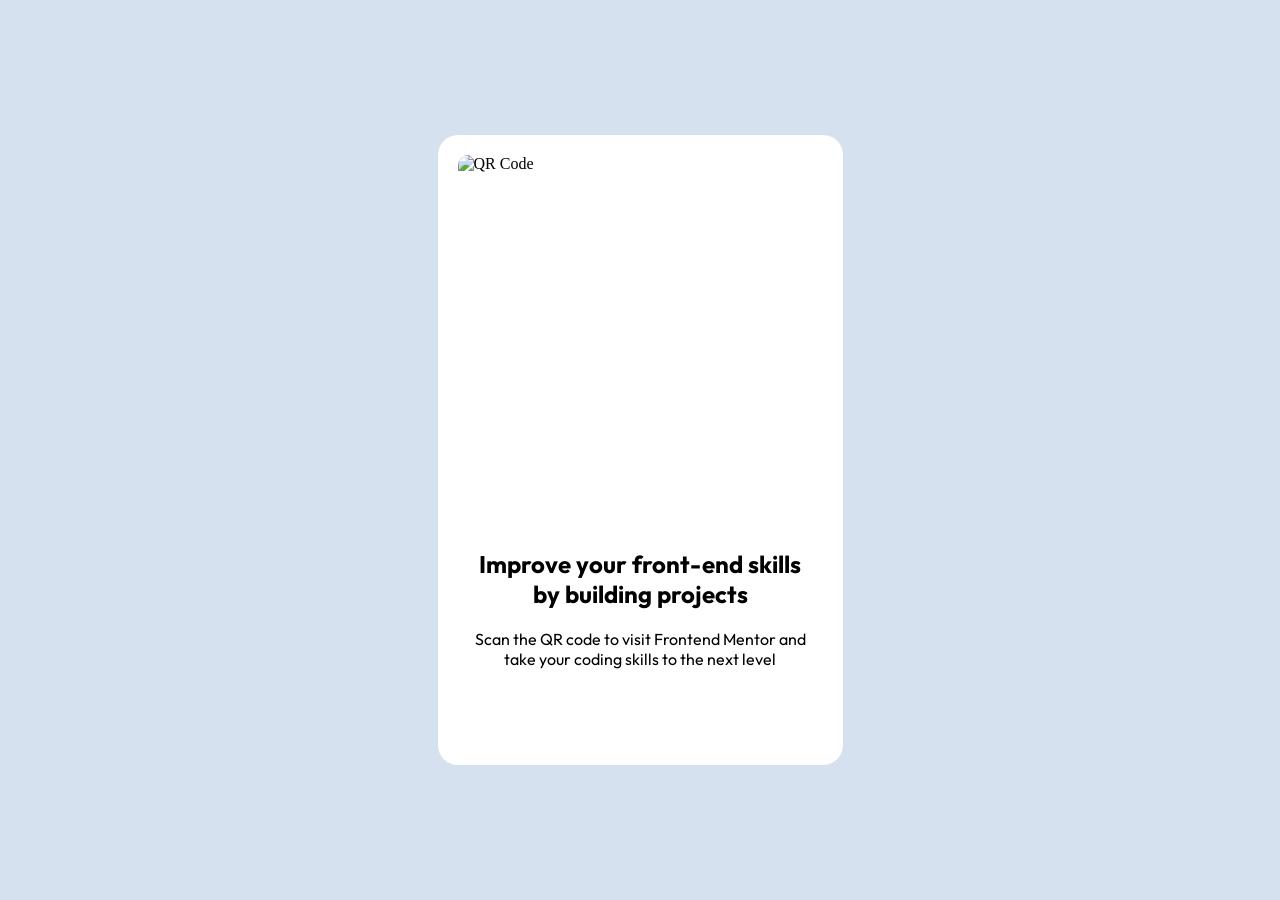
==== index.html @ 8bfe96d4 "Rename qr-code.html to index.html" ====
<!DOCTYPE html>
<html>
    <head>
        <title>QR Code</title>
        <link rel="stylesheet" href="qr-code.css">
        
        <link rel="preconnect" href="https://fonts.googleapis.com">
        <link rel="preconnect" href="https://fonts.gstatic.com" crossorigin>
        <link href="https://fonts.googleapis.com/css2?family=Outfit:wght@100..900&display=swap" rel="stylesheet">
    </head>

    <body>
        <div class="qr-card">
            <div class="qr-image">
                <img src="images/image-qr-code.png" alt="QR Code">
            </div>
            <div class="qr-text">
                <h1>Improve your front-end skills by building projects</h1>
                <p>Scan the QR code to visit Frontend Mentor and take your coding skills to the next level</p>
        </div>
    </body>
</html>
---- qr-code.css ----
* {
    box-sizing: border-box;
    margin: 0;
    padding: 0;
}

body {
    background-color: #d5e1ef;
    display: flex;
    justify-content: center;
    align-items: center;
    min-height: 100vh;
}

.qr-card {
    display: flex;
    align-items: center;
    width: 45vh;
    height: 70vh;
    background-color: #fff;
    border-radius: 20px;
    flex-direction: column;
    padding: 20px;     
}

.qr-image {
    display: flex;
    place-content: center;
    width: 100%;
    height: 65%;
    padding-bottom: 30px;
}
.qr-image img{
    border-radius: 10px;
    width: 100%;
    height: auto;
    object-fit: cover;  
}

.qr-text h1{
    font-size: 1.5rem;
    text-align: center;
    padding-bottom: 10px;
}

.qr-text h1, .qr-text p {
    font-family: 'Outfit', sans-serif;
    text-align: center;
    padding: 10px;
}
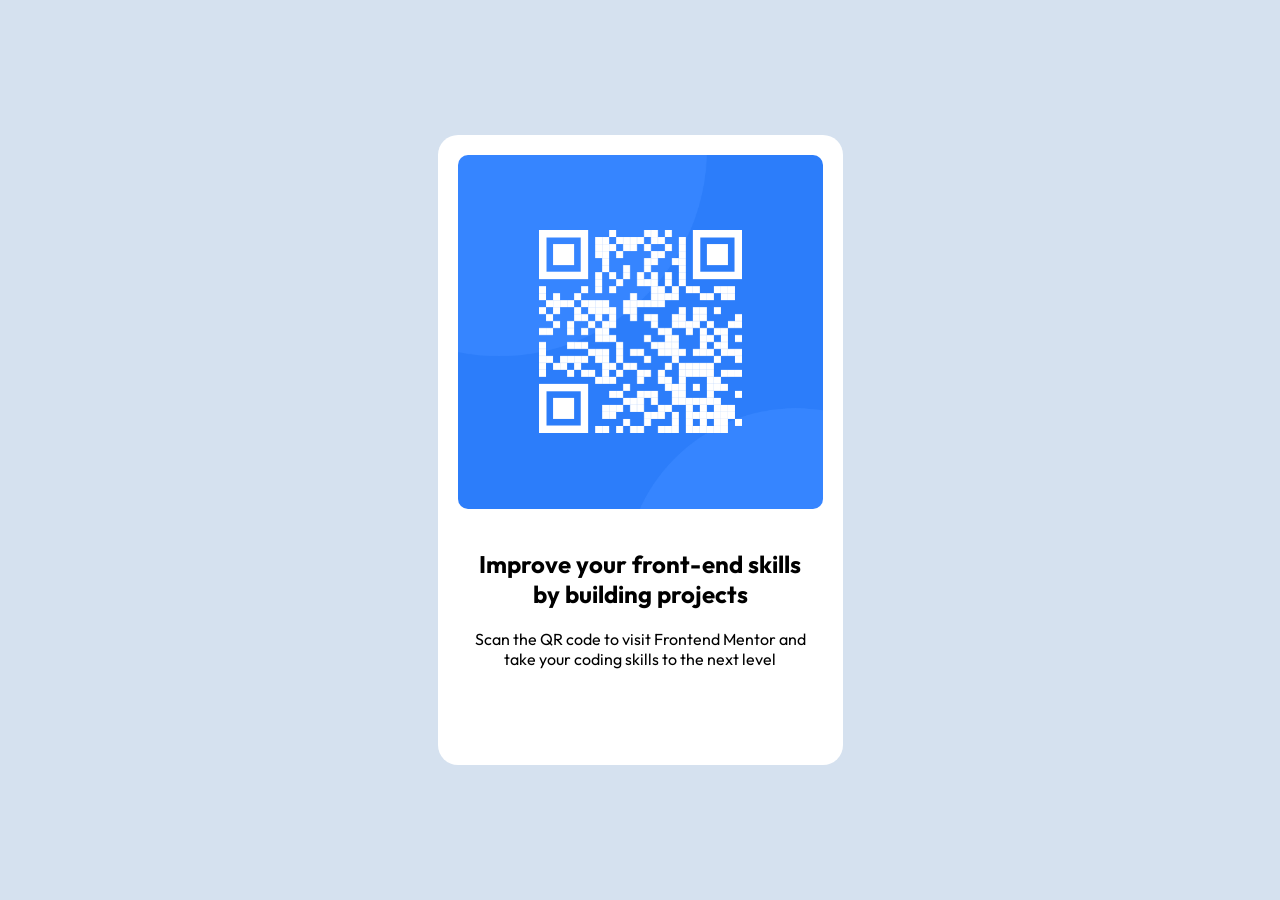
==== commit fa9cedee: "Fix QR code image source in index.html Updated image source path for QR code." ====
--- a/index.html
+++ b/index.html
@@ -12,7 +12,7 @@
     <body>
         <div class="qr-card">
             <div class="qr-image">
-                <img src="images/image-qr-code.png" alt="QR Code">
+                <img src="image-qr-code.png" alt="QR Code">
             </div>
             <div class="qr-text">
                 <h1>Improve your front-end skills by building projects</h1>
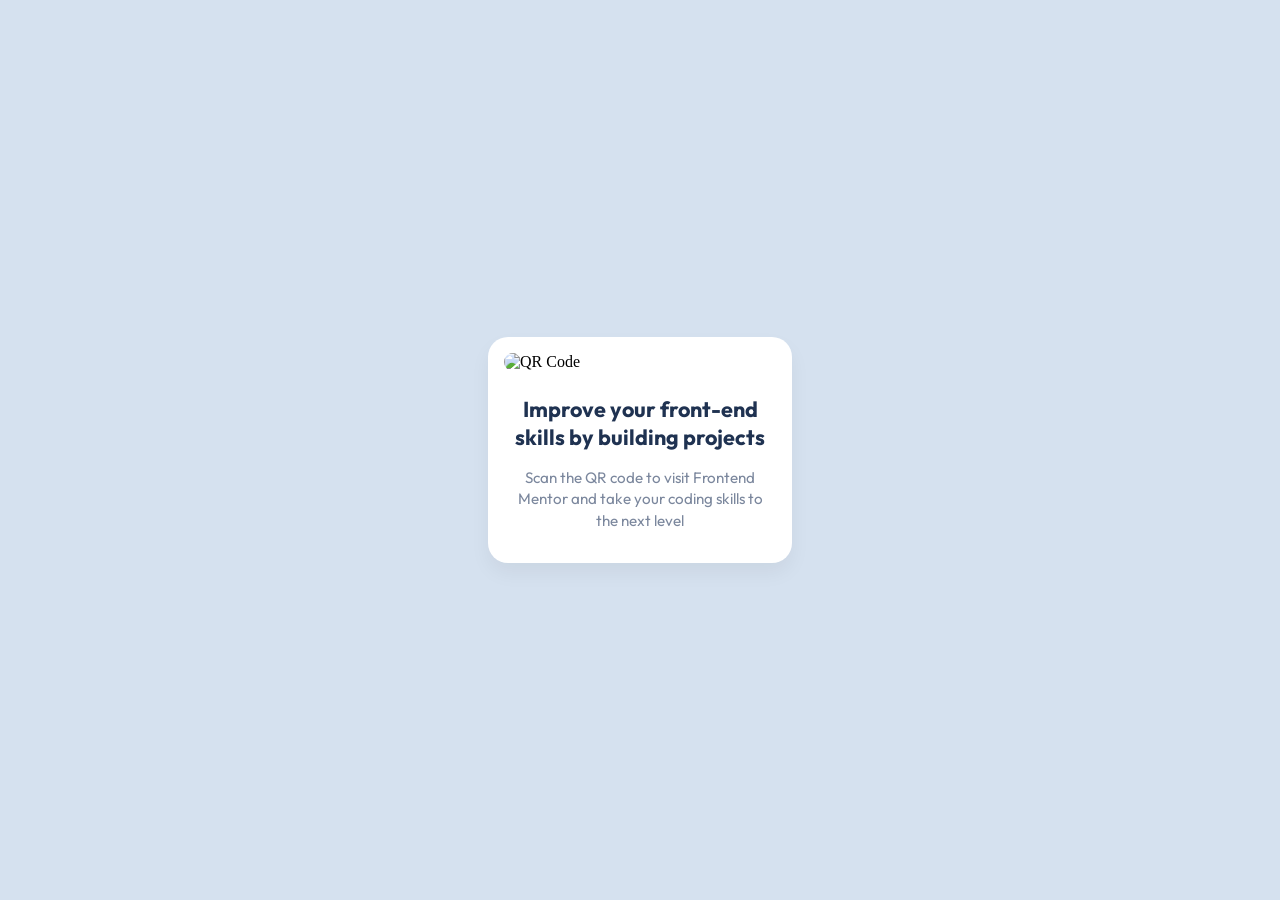
==== commit b9fe92b3: "Add favicon and update image path in index.html" ====
--- a/index.html
+++ b/index.html
@@ -2,6 +2,8 @@
 <html>
     <head>
         <title>QR Code</title>
+        <link rel="icon" type="image/png" href="images/favicon.png">
+
         <link rel="stylesheet" href="qr-code.css">
         
         <link rel="preconnect" href="https://fonts.googleapis.com">
@@ -12,7 +14,7 @@
     <body>
         <div class="qr-card">
             <div class="qr-image">
-                <img src="image-qr-code.png" alt="QR Code">
+                <img src="images/image-qr-code.png" alt="QR Code">
             </div>
             <div class="qr-text">
                 <h1>Improve your front-end skills by building projects</h1>
--- a/qr-code.css
+++ b/qr-code.css
@@ -1,3 +1,6 @@
+/* ==========================================
+   1. GLOBAL RESET
+   ========================================== */
 * {
     box-sizing: border-box;
     margin: 0;
@@ -13,38 +16,56 @@
 }
 
 .qr-card {
+    background-color: #ffffff;
+    padding: 16px; /* Spacing between edge of white card and the image */
+    border-radius: 20px;
+    box-shadow: 0 10px 20px rgba(0, 0, 0, 0.05);
+    
+    /* Forces the card to stay wide and look like a card */
+    max-width: 19rem; 
+    width: 90%;
+    
+    /* Flex alignment keeps text elements running straight down */
     display: flex;
+    flex-direction: column;
     align-items: center;
-    width: 45vh;
-    height: 70vh;
-    background-color: #fff;
-    border-radius: 20px;
-    flex-direction: column;
-    padding: 20px;     
 }
 
+/* ==========================================
+   3. IMAGE STRUCTURE
+   ========================================== */
 .qr-image {
-    display: flex;
-    place-content: center;
     width: 100%;
-    height: 65%;
-    padding-bottom: 30px;
+    margin-bottom: 24px;
 }
-.qr-image img{
-    border-radius: 10px;
+
+.qr-image img {
+    display: block;
     width: 100%;
     height: auto;
-    object-fit: cover;  
+    border-radius: 10px;
 }
 
-.qr-text h1{
-    font-size: 1.5rem;
+/* ==========================================
+   4. TEXT TYPOGRAPHY
+   ========================================== */
+.qr-text {
+    font-family: 'Outfit', sans-serif;
     text-align: center;
-    padding-bottom: 10px;
+    padding: 0 8px 16px 8px;
 }
 
-.qr-text h1, .qr-text p {
-    font-family: 'Outfit', sans-serif;
-    text-align: center;
-    padding: 10px;
-}+.qr-text h1 {
+    font-size: 1.35rem;
+    color: hsl(218, 44%, 22%);
+    font-weight: 700;
+    margin-bottom: 16px;
+    line-height: 1.3;
+}
+
+.qr-text p {
+    font-size: 0.95rem;
+    color: hsl(220, 15%, 55%);
+    font-weight: 400;
+    line-height: 1.4;
+}
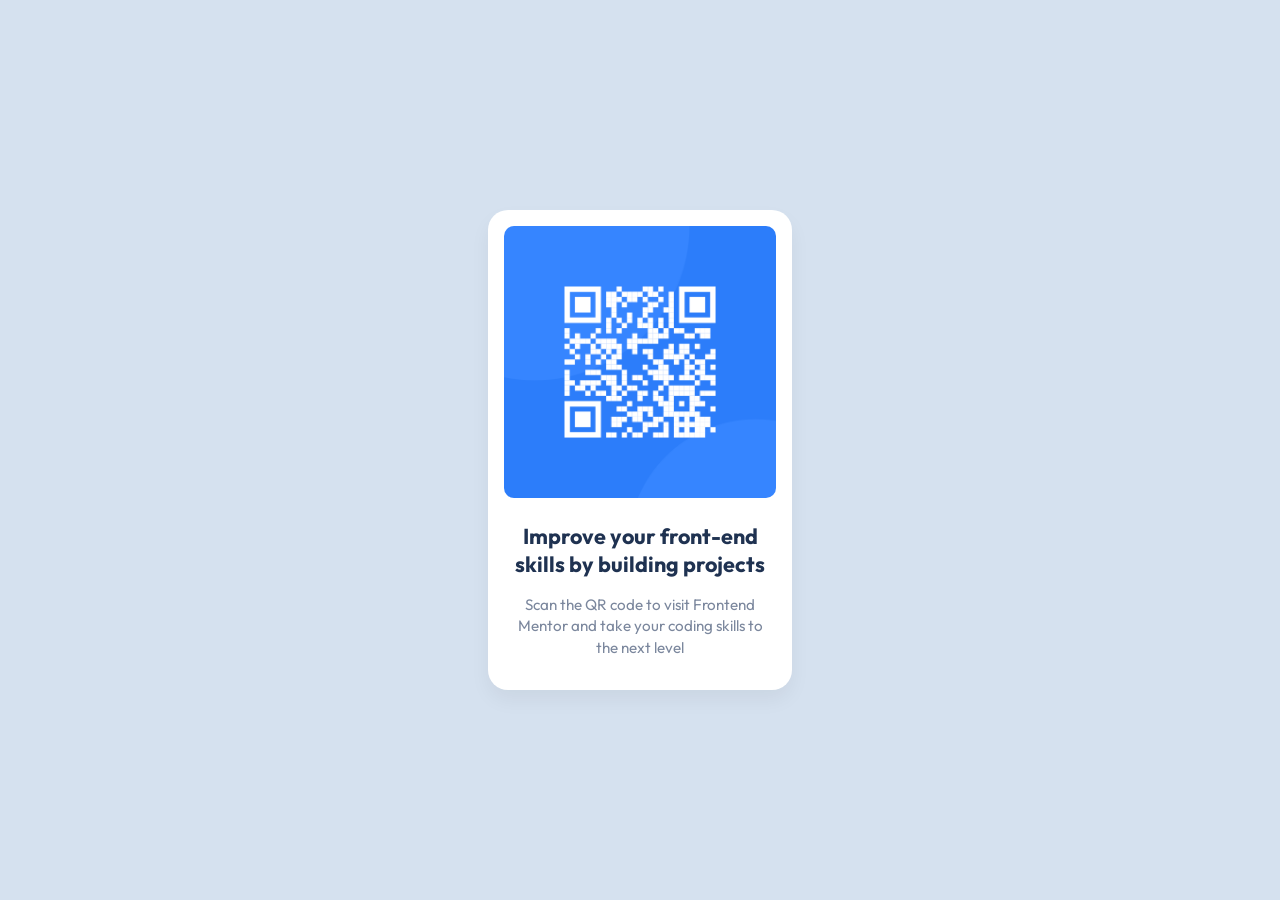
==== commit 158e8d8f: "updated image path" ====
--- a/index.html
+++ b/index.html
@@ -2,7 +2,7 @@
 <html>
     <head>
         <title>QR Code</title>
-        <link rel="icon" type="image/png" href="images/favicon.png">
+        <link rel="icon" type="image/png" href="images./favicon.png">
 
         <link rel="stylesheet" href="qr-code.css">
         
@@ -19,6 +19,7 @@
             <div class="qr-text">
                 <h1>Improve your front-end skills by building projects</h1>
                 <p>Scan the QR code to visit Frontend Mentor and take your coding skills to the next level</p>
+            </div>
         </div>
     </body>
 </html>
